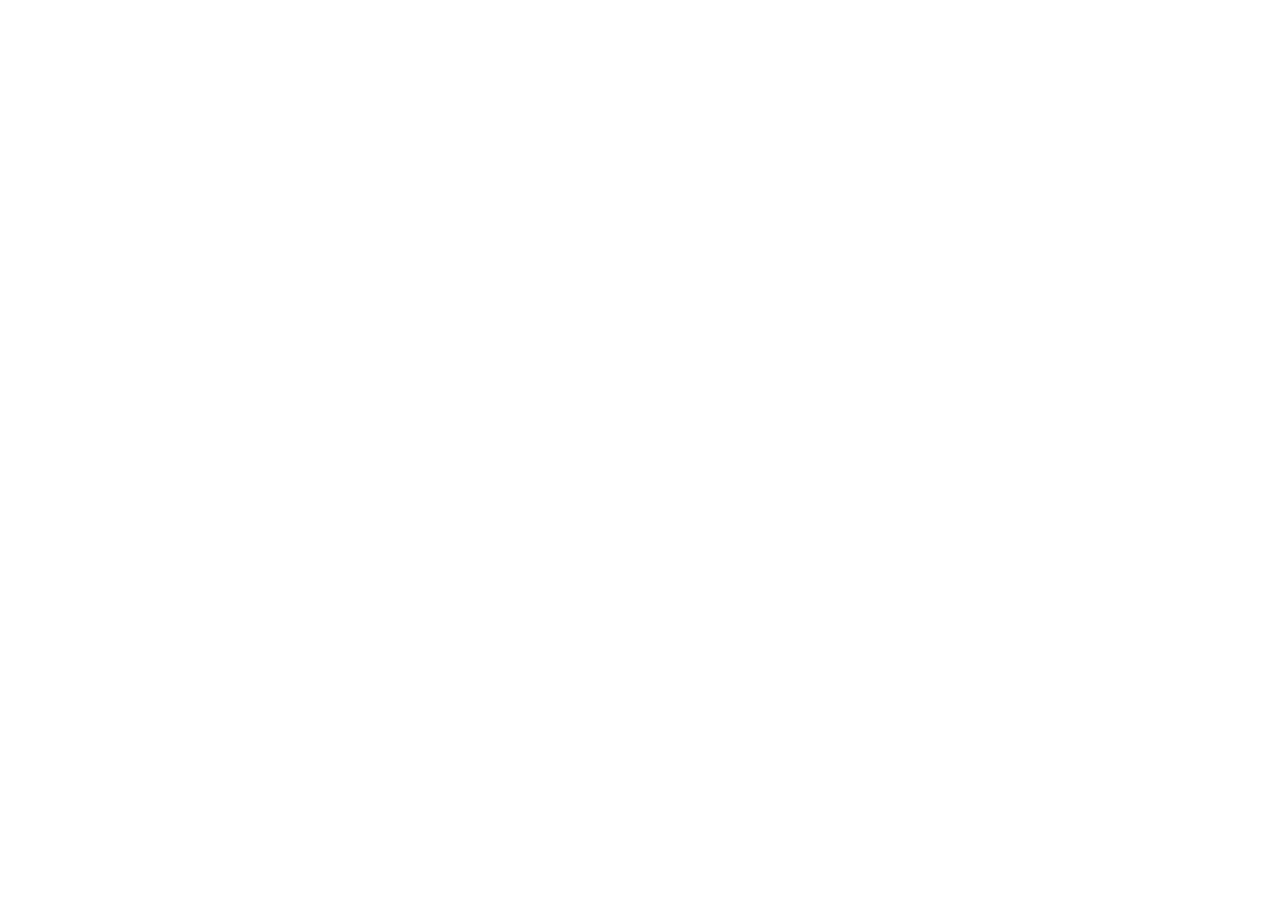
==== index.html @ 9feab11d "yet again" ====
<!DOCTYPE html>
<html>
<head>
	<title>My Blog</title>
	<!-- link to css file -->
	<link rel="stylesheet" type="text/css" href="blog.css">
	<!-- link to google fonts -->
	<link href='http://fonts.googleapis.com/css?family=Source+Sans+Pro:400,700,400italic|Source+Code+Pro:400,700' rel='stylesheet' type='text/css'>
</head>
<body>

<!-- Start laying out your elements for your Blog page here. -->




</body>
</html>
---- blog.css ----
@import url(https://fonts.googleapis.com/css?family=Source+Sans+Pro:400,700);
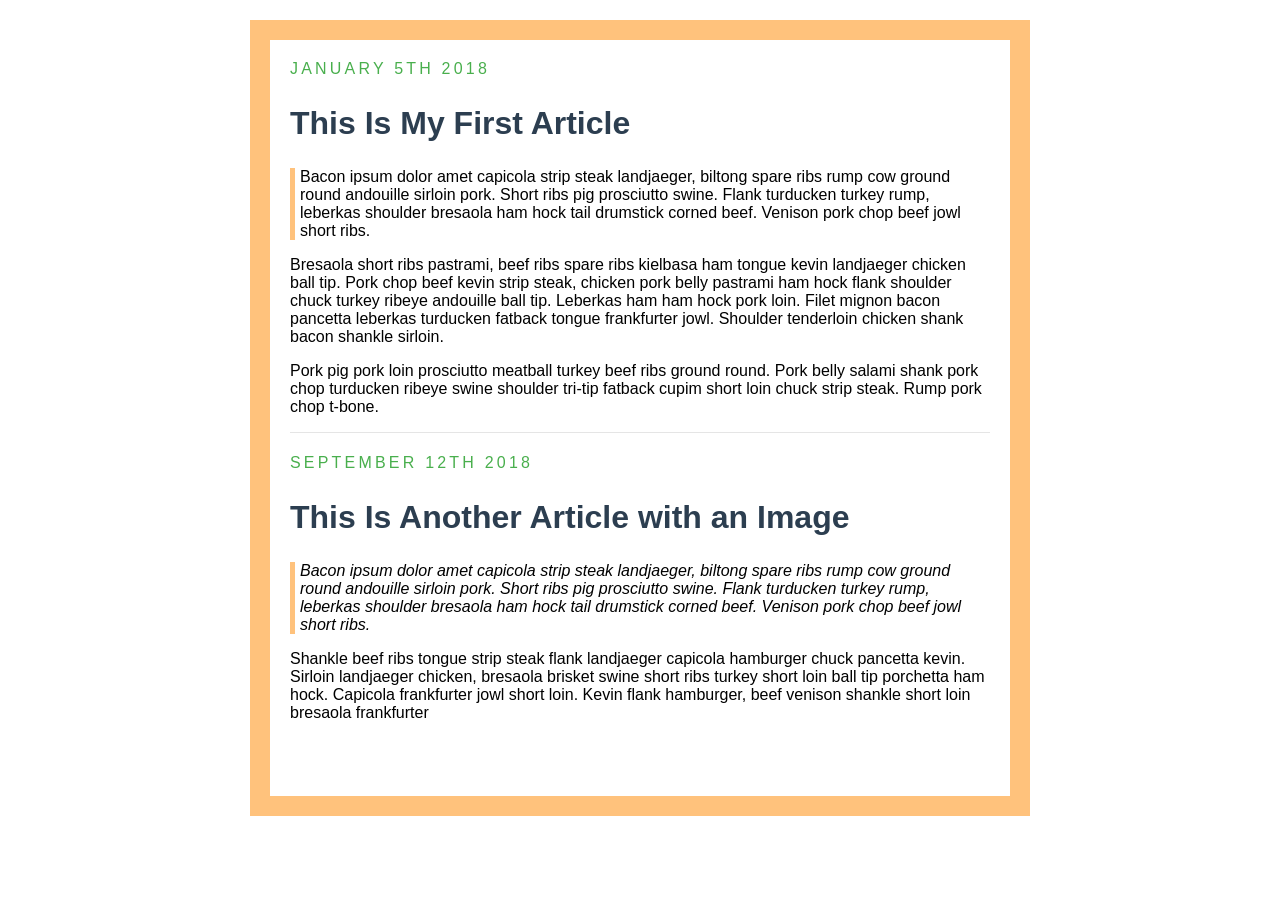
==== commit 08f8bd21: "and again" ====
--- a/index.html
+++ b/index.html
@@ -9,10 +9,37 @@
 </head>
 <body>
 
-<!-- Start laying out your elements for your Blog page here. -->
+
+<div class="post">
+
+	<div class="date">January 5th 2018</div>
+	<h2>This Is My First Article</h2>
+
+	<p class="quote">
+	Bacon ipsum dolor amet capicola strip steak landjaeger, biltong spare ribs rump cow ground round andouille sirloin pork. Short ribs pig prosciutto swine. Flank turducken turkey rump, leberkas shoulder bresaola ham hock tail drumstick corned beef. Venison pork chop beef jowl short ribs.
+	</p>
+
+	<p>Bresaola short ribs pastrami, beef ribs spare ribs kielbasa ham tongue kevin landjaeger chicken ball tip. Pork chop beef kevin strip steak, chicken pork belly pastrami ham hock flank shoulder chuck turkey ribeye andouille ball tip. Leberkas ham ham hock pork loin. Filet mignon bacon pancetta leberkas turducken fatback tongue frankfurter jowl. Shoulder tenderloin chicken shank bacon shankle sirloin.</p>
+
+	<p>Pork pig pork loin prosciutto meatball turkey beef ribs ground round. Pork belly salami shank pork chop turducken ribeye swine shoulder tri-tip fatback cupim short loin chuck strip steak. Rump pork chop t-bone.</p>
+	<hr>
+</div>
 
 
 
+<div class="post">
+	<div class="date">September 12th 2018</div>
+	<h2>This Is Another Article with an Image</h2>
+
+	<p class="quote">
+		<em>Bacon ipsum dolor amet capicola strip steak landjaeger, biltong spare ribs rump cow ground round andouille sirloin pork. Short ribs pig prosciutto swine. Flank turducken turkey rump, leberkas shoulder bresaola ham hock tail drumstick corned beef. Venison pork chop beef jowl short ribs.
+		</em>
+	</p>
+
+	<p>Shankle beef ribs tongue strip steak flank landjaeger capicola hamburger chuck pancetta kevin. Sirloin landjaeger chicken, bresaola brisket swine short ribs turkey short loin ball tip porchetta ham hock. Capicola frankfurter jowl short loin. Kevin flank hamburger, beef venison shankle short loin bresaola frankfurter</p>
+
+	<img src="https://images.pexels.com/photos/675949/pexels-photo-675949.jpeg?auto=compress&cs=tinysrgb&h=350" alt="">
+</div>
 
 </body>
 </html>
--- a/blog.css
+++ b/blog.css
@@ -1,4 +1,38 @@
 @import url(https://fonts.googleapis.com/css?family=Source+Sans+Pro:400,700);
 
+body {
+  width: 80%;
+  border: 20px solid #ffc27c;
+  font-family: 'Source Sans Pro', sans-serif;
+  padding: 20px;
+  margin: 20px auto;
+  max-width: 700px;
+}
 
+.post {
+  margin-bottom: 20px;
+}
 
+.date {
+  color: #49af4d;
+  letter-spacing: 0.2rem;
+  text-transform: uppercase;
+}
+
+.quote{
+  border-left: 5px solid #ffc27c;
+  padding-left: 5px;
+}
+
+h2 {
+  font-size: 2.0rem;
+  font-weight: bold;
+  color: #2c3e50;
+}
+
+hr{
+    border: 0;
+    height: 0;
+    border-top: 1px solid rgba(0, 0, 0, 0.1);
+    border-bottom: 1px solid rgba(255, 255, 255, 0.3);
+}
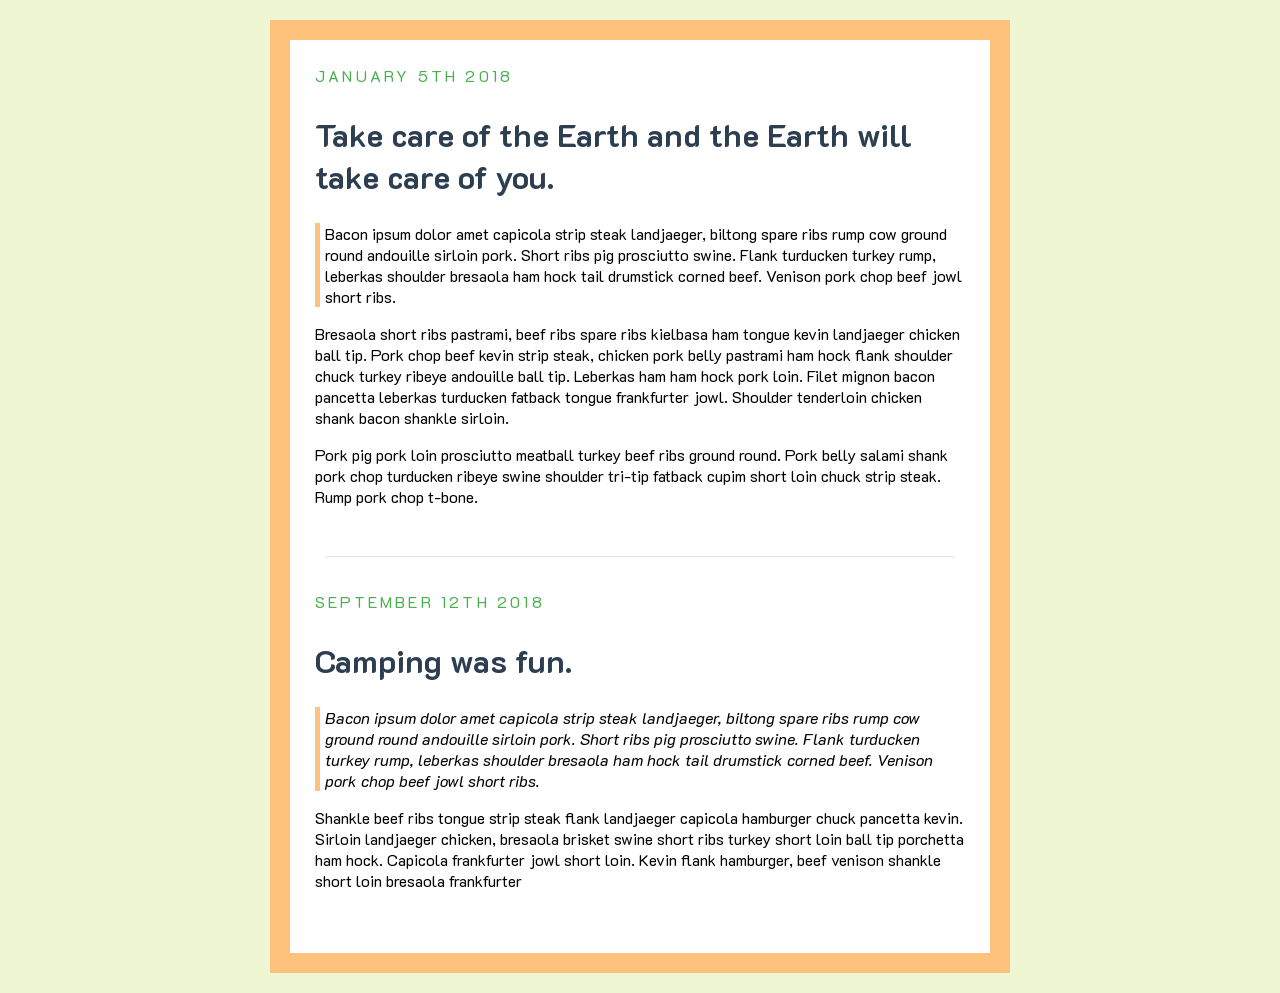
==== commit 4d4eb081: "updated CSS and html" ====
--- a/index.html
+++ b/index.html
@@ -3,42 +3,41 @@
 <head>
 	<title>My Blog</title>
 	<!-- link to css file -->
-	<link rel="stylesheet" type="text/css" href="blog.css">
+	<link rel="stylesheet" type="text/css" href="css/blog.css">
 	<!-- link to google fonts -->
-	<link href='http://fonts.googleapis.com/css?family=Source+Sans+Pro:400,700,400italic|Source+Code+Pro:400,700' rel='stylesheet' type='text/css'>
+	<link href="https://fonts.googleapis.com/css?family=K2D:400,400i,700" rel="stylesheet">
 </head>
 <body>
 
+<div class="post-wrapper">
+	<div class="post">
 
-<div class="post">
+		<div class="date">January 5th 2018</div>
 
-	<div class="date">January 5th 2018</div>
-	<h2>This Is My First Article</h2>
+		<h2>Take care of the Earth and the Earth will take care of you.</h2>
 
-	<p class="quote">
-	Bacon ipsum dolor amet capicola strip steak landjaeger, biltong spare ribs rump cow ground round andouille sirloin pork. Short ribs pig prosciutto swine. Flank turducken turkey rump, leberkas shoulder bresaola ham hock tail drumstick corned beef. Venison pork chop beef jowl short ribs.
-	</p>
+		<p class="quote">
+		Bacon ipsum dolor amet capicola strip steak landjaeger, biltong spare ribs rump cow ground round andouille sirloin pork. Short ribs pig prosciutto swine. Flank turducken turkey rump, leberkas shoulder bresaola ham hock tail drumstick corned beef. Venison pork chop beef jowl short ribs.
+		</p>
 
-	<p>Bresaola short ribs pastrami, beef ribs spare ribs kielbasa ham tongue kevin landjaeger chicken ball tip. Pork chop beef kevin strip steak, chicken pork belly pastrami ham hock flank shoulder chuck turkey ribeye andouille ball tip. Leberkas ham ham hock pork loin. Filet mignon bacon pancetta leberkas turducken fatback tongue frankfurter jowl. Shoulder tenderloin chicken shank bacon shankle sirloin.</p>
+		<p>Bresaola short ribs pastrami, beef ribs spare ribs kielbasa ham tongue kevin landjaeger chicken ball tip. Pork chop beef kevin strip steak, chicken pork belly pastrami ham hock flank shoulder chuck turkey ribeye andouille ball tip. Leberkas ham ham hock pork loin. Filet mignon bacon pancetta leberkas turducken fatback tongue frankfurter jowl. Shoulder tenderloin chicken shank bacon shankle sirloin.</p>
 
-	<p>Pork pig pork loin prosciutto meatball turkey beef ribs ground round. Pork belly salami shank pork chop turducken ribeye swine shoulder tri-tip fatback cupim short loin chuck strip steak. Rump pork chop t-bone.</p>
+		<p>Pork pig pork loin prosciutto meatball turkey beef ribs ground round. Pork belly salami shank pork chop turducken ribeye swine shoulder tri-tip fatback cupim short loin chuck strip steak. Rump pork chop t-bone.</p>
+	</div>
 	<hr>
-</div>
+	<div class="post">
+		<div class="date">September 12th 2018</div>
+		<h2>Camping was fun.</h2>
 
+		<p class="quote">
+			<em>Bacon ipsum dolor amet capicola strip steak landjaeger, biltong spare ribs rump cow ground round andouille sirloin pork. Short ribs pig prosciutto swine. Flank turducken turkey rump, leberkas shoulder bresaola ham hock tail drumstick corned beef. Venison pork chop beef jowl short ribs.
+			</em>
+		</p>
 
+		<p>Shankle beef ribs tongue strip steak flank landjaeger capicola hamburger chuck pancetta kevin. Sirloin landjaeger chicken, bresaola brisket swine short ribs turkey short loin ball tip porchetta ham hock. Capicola frankfurter jowl short loin. Kevin flank hamburger, beef venison shankle short loin bresaola frankfurter</p>
 
-<div class="post">
-	<div class="date">September 12th 2018</div>
-	<h2>This Is Another Article with an Image</h2>
-
-	<p class="quote">
-		<em>Bacon ipsum dolor amet capicola strip steak landjaeger, biltong spare ribs rump cow ground round andouille sirloin pork. Short ribs pig prosciutto swine. Flank turducken turkey rump, leberkas shoulder bresaola ham hock tail drumstick corned beef. Venison pork chop beef jowl short ribs.
-		</em>
-	</p>
-
-	<p>Shankle beef ribs tongue strip steak flank landjaeger capicola hamburger chuck pancetta kevin. Sirloin landjaeger chicken, bresaola brisket swine short ribs turkey short loin ball tip porchetta ham hock. Capicola frankfurter jowl short loin. Kevin flank hamburger, beef venison shankle short loin bresaola frankfurter</p>
-
-	<img src="https://images.pexels.com/photos/675949/pexels-photo-675949.jpeg?auto=compress&cs=tinysrgb&h=350" alt="">
+		<img src="https://images.pexels.com/photos/675949/pexels-photo-675949.jpeg?auto=compress&cs=tinysrgb&h=350" alt="">
+	</div>
 </div>
 
 </body>
--- a/css/blog.css
+++ b/css/blog.css
@@ -0,0 +1,43 @@
+@import url(https://fonts.googleapis.com/css?family=K2D:400,400i,700);
+
+body {
+  width: 80%;
+  border: 20px solid #ffc27c;
+  font-family: 'K2D', sans-serif;
+  margin: 20px auto;
+  max-width: 700px;
+  background-color: #eef7d2;
+}
+
+.post-wrapper {
+  background-color: white;
+}
+
+.post {
+  padding: 25px;
+}
+
+.date {
+  color: #49af4d;
+  letter-spacing: 0.2rem;
+  text-transform: uppercase;
+}
+
+.quote{
+  border-left: 5px solid #ffc27c;
+  padding-left: 5px;
+}
+
+h2 {
+  font-size: 2.0rem;
+  font-weight: bold;
+  color: #2c3e50;
+}
+
+hr{
+    border: 0;
+    height: 0;
+    border-top: 1px solid rgba(0, 0, 0, 0.1);
+    border-bottom: 1px solid rgba(255, 255, 255, 0.3);
+    width: 90%;
+}
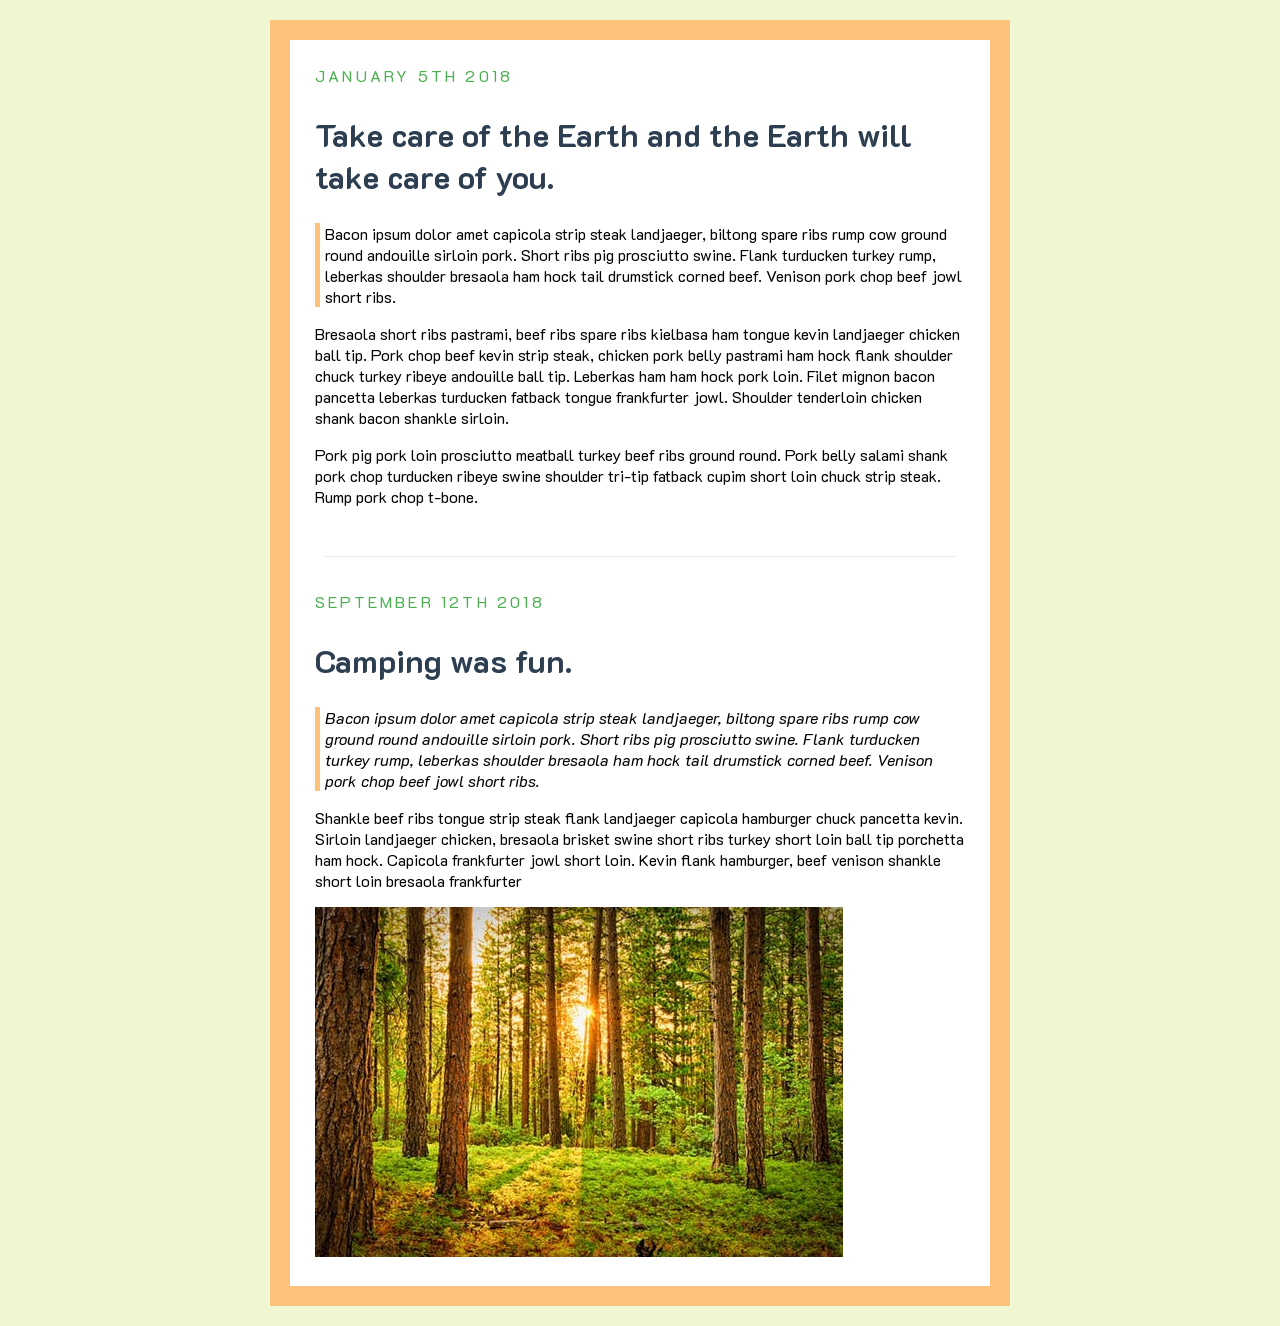
==== commit e014cf75: "added image folder with jpg instead of img url" ====
--- a/index.html
+++ b/index.html
@@ -1,5 +1,6 @@
 <!DOCTYPE html>
 <html>
+
 <head>
 	<title>My Blog</title>
 	<!-- link to css file -->
@@ -7,38 +8,50 @@
 	<!-- link to google fonts -->
 	<link href="https://fonts.googleapis.com/css?family=K2D:400,400i,700" rel="stylesheet">
 </head>
+
 <body>
 
-<div class="post-wrapper">
-	<div class="post">
+	<div class="post-wrapper">
+		<div class="post">
 
-		<div class="date">January 5th 2018</div>
+			<div class="date">January 5th 2018</div>
 
-		<h2>Take care of the Earth and the Earth will take care of you.</h2>
+			<h2>Take care of the Earth and the Earth will take care of you.</h2>
 
-		<p class="quote">
-		Bacon ipsum dolor amet capicola strip steak landjaeger, biltong spare ribs rump cow ground round andouille sirloin pork. Short ribs pig prosciutto swine. Flank turducken turkey rump, leberkas shoulder bresaola ham hock tail drumstick corned beef. Venison pork chop beef jowl short ribs.
-		</p>
+			<p class="quote">
+				Bacon ipsum dolor amet capicola strip steak landjaeger, biltong spare ribs rump cow ground round andouille sirloin
+				pork. Short ribs pig prosciutto swine. Flank turducken turkey rump, leberkas shoulder bresaola ham hock tail
+				drumstick corned beef. Venison pork chop beef jowl short ribs.
+			</p>
 
-		<p>Bresaola short ribs pastrami, beef ribs spare ribs kielbasa ham tongue kevin landjaeger chicken ball tip. Pork chop beef kevin strip steak, chicken pork belly pastrami ham hock flank shoulder chuck turkey ribeye andouille ball tip. Leberkas ham ham hock pork loin. Filet mignon bacon pancetta leberkas turducken fatback tongue frankfurter jowl. Shoulder tenderloin chicken shank bacon shankle sirloin.</p>
+			<p>Bresaola short ribs pastrami, beef ribs spare ribs kielbasa ham tongue kevin landjaeger chicken ball tip. Pork
+				chop beef kevin strip steak, chicken pork belly pastrami ham hock flank shoulder chuck turkey ribeye andouille ball
+				tip. Leberkas ham ham hock pork loin. Filet mignon bacon pancetta leberkas turducken fatback tongue frankfurter
+				jowl. Shoulder tenderloin chicken shank bacon shankle sirloin.</p>
 
-		<p>Pork pig pork loin prosciutto meatball turkey beef ribs ground round. Pork belly salami shank pork chop turducken ribeye swine shoulder tri-tip fatback cupim short loin chuck strip steak. Rump pork chop t-bone.</p>
+			<p>Pork pig pork loin prosciutto meatball turkey beef ribs ground round. Pork belly salami shank pork chop turducken
+				ribeye swine shoulder tri-tip fatback cupim short loin chuck strip steak. Rump pork chop t-bone.</p>
+		</div>
+		<hr>
+		<div class="post">
+			<div class="date">September 12th 2018</div>
+			<h2>Camping was fun.</h2>
+
+			<p class="quote">
+				<em>Bacon ipsum dolor amet capicola strip steak landjaeger, biltong spare ribs rump cow ground round andouille
+					sirloin pork. Short ribs pig prosciutto swine. Flank turducken turkey rump, leberkas shoulder bresaola ham hock
+					tail drumstick corned beef. Venison pork chop beef jowl short ribs.
+				</em>
+			</p>
+
+			<p>Shankle beef ribs tongue strip steak flank landjaeger capicola hamburger chuck pancetta kevin. Sirloin landjaeger
+				chicken, bresaola brisket swine short ribs turkey short loin ball tip porchetta ham hock. Capicola frankfurter jowl
+				short loin. Kevin flank hamburger, beef venison shankle short loin bresaola frankfurter</p>
+
+			<img src="images/Forest.jpeg" alt="Forest_Image">
+		</div>
 	</div>
-	<hr>
-	<div class="post">
-		<div class="date">September 12th 2018</div>
-		<h2>Camping was fun.</h2>
-
-		<p class="quote">
-			<em>Bacon ipsum dolor amet capicola strip steak landjaeger, biltong spare ribs rump cow ground round andouille sirloin pork. Short ribs pig prosciutto swine. Flank turducken turkey rump, leberkas shoulder bresaola ham hock tail drumstick corned beef. Venison pork chop beef jowl short ribs.
-			</em>
-		</p>
-
-		<p>Shankle beef ribs tongue strip steak flank landjaeger capicola hamburger chuck pancetta kevin. Sirloin landjaeger chicken, bresaola brisket swine short ribs turkey short loin ball tip porchetta ham hock. Capicola frankfurter jowl short loin. Kevin flank hamburger, beef venison shankle short loin bresaola frankfurter</p>
-
-		<img src="https://images.pexels.com/photos/675949/pexels-photo-675949.jpeg?auto=compress&cs=tinysrgb&h=350" alt="">
-	</div>
-</div>
 
 </body>
+
 </html>
